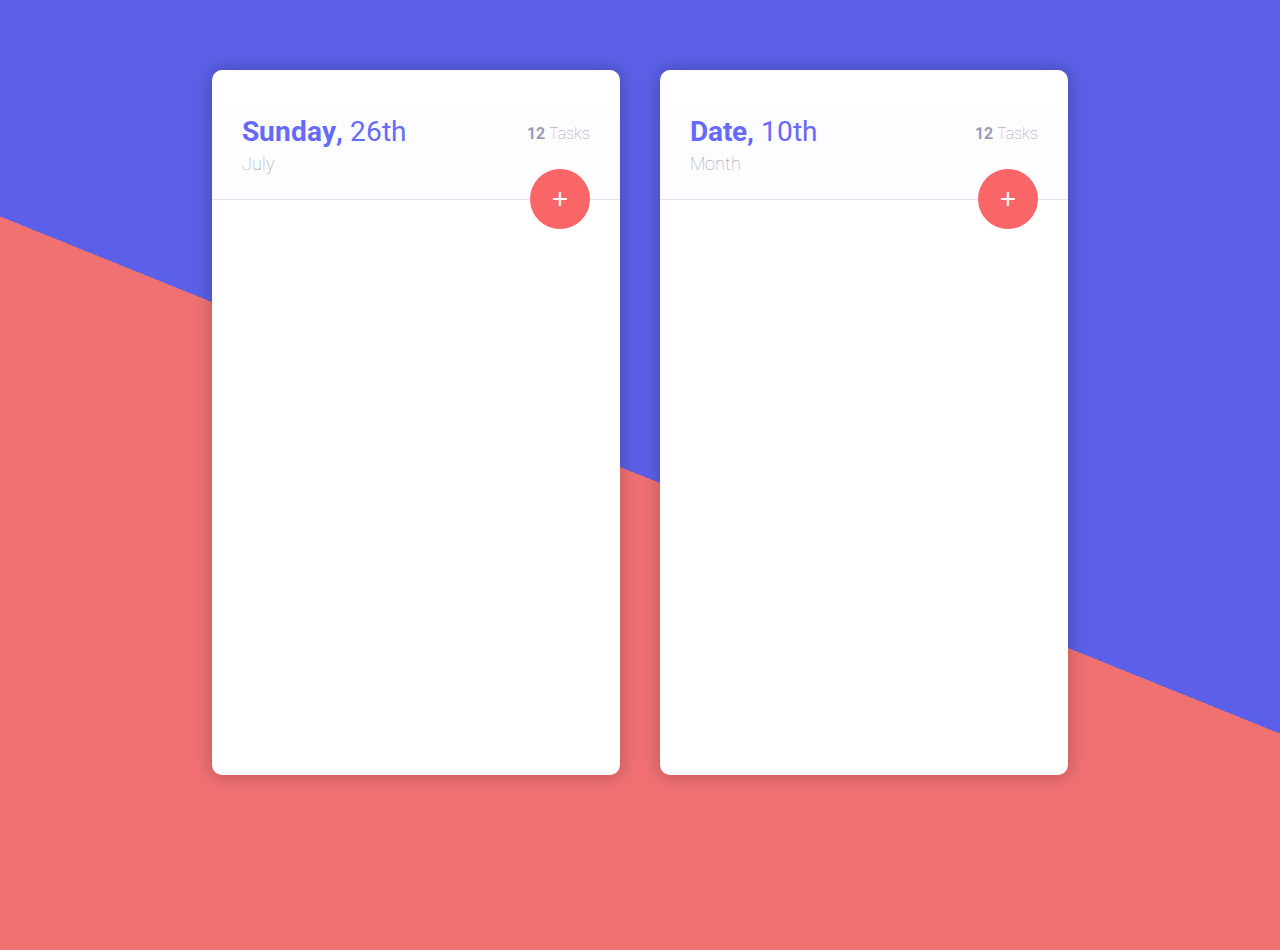
==== index.html @ d4d3a5ad "two cards" ====
<!DOCTYPE html>
<html lang="en">

<head>
    <meta charset="UTF-8">
    <meta http-equiv="X-UA-Compatible" content="IE=edge">
    <meta name="viewport" content="width=device-width, initial-scale=1.0">
    <link href="todo.css" rel="stylesheet">
    <link rel="preconnect" href="https://fonts.gstatic.com">
    <link href="https://fonts.googleapis.com/css2?family=Roboto:wght@300&display=swap" rel="stylesheet">

    <title>Document</title>
</head>

<body>
    <!-- modal window -->
    <div id="myModal" class="modal">

        <div class="modal-content">
            <p>New task</p>
            <div class="field">
                <label for="myInput" class="button">Task name</label>
                <input type="text" id="myInput" class="inner_input button" placeholder="Enter new task here...">
            </div>
            <div class="navigationButtons">
                <button class="button addBtn">Add</button>
                <button class="button cancel">Finish</button>
            </div>
        </div>

    </div>
    <!-- modal window -->

        <!-- modal window card-->
        <div id="ModalCard" class="modal">

            <div class="modal-content">
                <p>New task</p>
                <div class="field">
                    <label for="myInput" class="button">Task name</label>
                    <input type="text" id="InputCard" class="inner_input button" placeholder="Enter new task here...">
                </div>
                <div class="navigationButtons">
                    <button class="button addBtnCard">Add</button>
                    <button class="button cancel-card">Finish</button>
                </div>
            </div>
    
        </div>
        <!-- modal window card-->

    <div class="outer_todo">
        <div class="timer">
        </div>
        <div class="container">
            <div class="inner_todo">
                <div class="header">

                    <div class="inputTodo">
                        <div class="dateBlock">
                            <div class="date">
                            </div>
                            ,&nbsp;
                            <span class="dateDay">10th</span>
                        </div>
                        <span class="dateMo">Month</span>
                        <button class="modalBtn">+</button>
                    </div>
                    <div class="tasksCount">
                        <span id="counter">12</span> Tasks
                    </div>
                </div>
                <ul id="myUL" class="allList">
                </ul>
            </div>


            <div class="inner_todo">
                <div class="header">

                    <div class="inputTodo">
                        <div class="dateBlock">
                            <div class="date">
                            </div>
                            Date,&nbsp;
                            <span class="dateDay">10th</span>
                        </div>
                        <span class="dateMo">Month</span>
                        <button class="modalCardBtn modalBtn">+</button>
                    </div>
                    <div class="tasksCount">
                        <span id="counterCard">12</span> Tasks
                    </div>
                </div>
                <ul id="ULCard" class="allList">
                </ul>
            </div>


        </div>
    </div>
    <script src="model.js"></script>
    <script src="view.js"></script>
    <script src="controller.js"></script>
    <i class="fas fa-times"></i>
</body>

</html>
---- todo.css ----
* {
    box-sizing: border-box;
    margin: 0;
    padding: 0;
}

::-webkit-scrollbar {
    width: 10px;
}

 ::-webkit-scrollbar-track {
    border-radius: 10px;
}

 ::-webkit-scrollbar-thumb {
    background: rgb(212, 212, 212);
    border-radius: 10px;
}

 ::-webkit-scrollbar-thumb:hover {
    background: #4649b4;
}

body {
    background: linear-gradient(22deg, #f17173 50%, #5c60e8 50%);
    font-family: 'Roboto', sans-serif;
    overflow-y: hidden;
}

.navigationButtons {
    display: flex;
    justify-content: flex-end;
    margin: 0 -10px;
}

.field {
    display: flex;
    justify-content: space-between;
    margin: 40px -10px 25px -10px;
}

.modal {
    display: none;
    position: fixed;
    z-index: 5;
    left: 0;
    top: 0;
    width: 100%;
    height: 100%;
    overflow: auto;
    background-color: rgb(0, 0, 0);
    background-color: rgba(0, 0, 0, 0.4);
}

.modal-content {
    position: relative;
    background-color: #fefefe;
    margin: 15% auto;
    padding: 40px;
    width: 35%;
    height: 280px;
    border-radius: 10px;
    box-shadow: 0px 0px 17px 3px rgb(0 0 0 / 19%);
}

.modal-content p {
    font-weight: bold;
    color: #666afb;
    font-size: 28px;
}

.button {
    margin: 0 10px;
}

.cancel {
    color: #9b9cb3;
    cursor: pointer;
    background-color: #fdfdff;
    border-radius: 10px;
    border: 1px solid #9b9cb3;
    width: 95px;
    height: 40px;
    font-size: 18px;
}

ul {
    margin: 0;
    padding: 0;
}

.inner_input {
    width: 50%;
    border: 1px solid #9b9cb3;
    border-radius: 10px;
    padding: 10px;
    outline: none;
}

.addBtn {
    cursor: pointer;
    background-color: #666afb;
    border-radius: 10px;
    border: none;
    width: 80px;
    height: 40px;
    color: white;
    font-weight: lighter;
    font-size: 18px;
}

ul li {
    cursor: pointer;
    display: flex;
    justify-content: space-between;
    align-items: center;
    padding: 25px 40px;
    font-size: 18px;
    position: relative;
}

.close {
    position: absolute;
    right: 0;
    top: 0;
    padding: 12px 16px 12px 16px;
}

.todo {
    text-align: center;
}

.modalBtn {
    cursor: pointer;
    background-color: #fa6667;
    border-radius: 50%;
    border: none;
    width: 60px;
    height: 60px;
    color: white;
    font-size: 28px;
    font-weight: lighter;
    position: absolute;
    bottom: -30px;
    right: 30px;
    z-index: 3;
}

[hidden] {
    display: none;
}

/* ul li button {
    margin-left: 500px;
} */

.tasksCount {
    position: absolute;
    top: 14px;
    right: 30px;
    color: #9b9cb3;
    font-size: 16px;
    font-weight: lighter;
}

.tasksCount span {
    font-weight: bold;
}

ul li.current::before {
    content: '';
    position: absolute;
    background-color: #43a5fd;
    width: 5px;
    top: 0;
    left: 0;
    bottom: 0;
}

ul li:first-child {
    margin-top: 25px;
}

.outer_todo {
    height: 100vh;
}

.container {
    margin-left: 15%;
    margin-right: 15%;
    margin-top: 50px;
    display: flex;
   
    border-radius: 10px;
}

.inner_todo {
    display: flex;
    flex-direction: column;
    background-color: white;
    width: 50%;
    box-shadow: 0px 0px 17px 3px rgba(0, 0, 0, 0.19);
    border-radius: 10px;
    padding: 40px 0 80px 0;
    margin: 20px;
}

.allList {
    overflow-y: scroll;
    height: 55vh;
}


/* .allList::-webkit-scrollbar {
    width: 0;
    height: 0;
} */

.header {
    display: flex;
    flex-direction: column;
    width: 100%;
    border-bottom: 1px solid #e1e3e6;
    border-top-left-radius: 10px;
    border-top-right-radius: 10px;
    background-color: #fdfdff;
    position: relative;
    padding: 0 30px 25px 30px;
}

.title {
    background-color: #af7eeb;
    padding: 15px;
    margin-bottom: 30px;
}

.dateBlock {
    display: flex;
    font-weight: bold;
    color: #666afb;
    font-size: 28px;
    margin: 5px 0;
}

span.dateDay {
    color: #666afb;
    font-size: 28px;
    font-weight: lighter;
}

span.dateMo {
    color: #9b9cb3;
    font-size: 18px;
    font-weight: lighter;
    margin: 20px 0;
}

ul button {
    color: #fa6667;
    border: none;
    transform: rotate( 45deg);
    font-size: 28px;
    background-color: transparent;
    cursor: pointer;
    user-select: none;
}

button[disabled] {
    opacity: 0.5;
}

body:active,
 :hover,
 :focus {
    outline: 0;
    outline-offset: 0;
}

.creationTime {
    color: #9b9cb3;
    font-size: 14px;
}
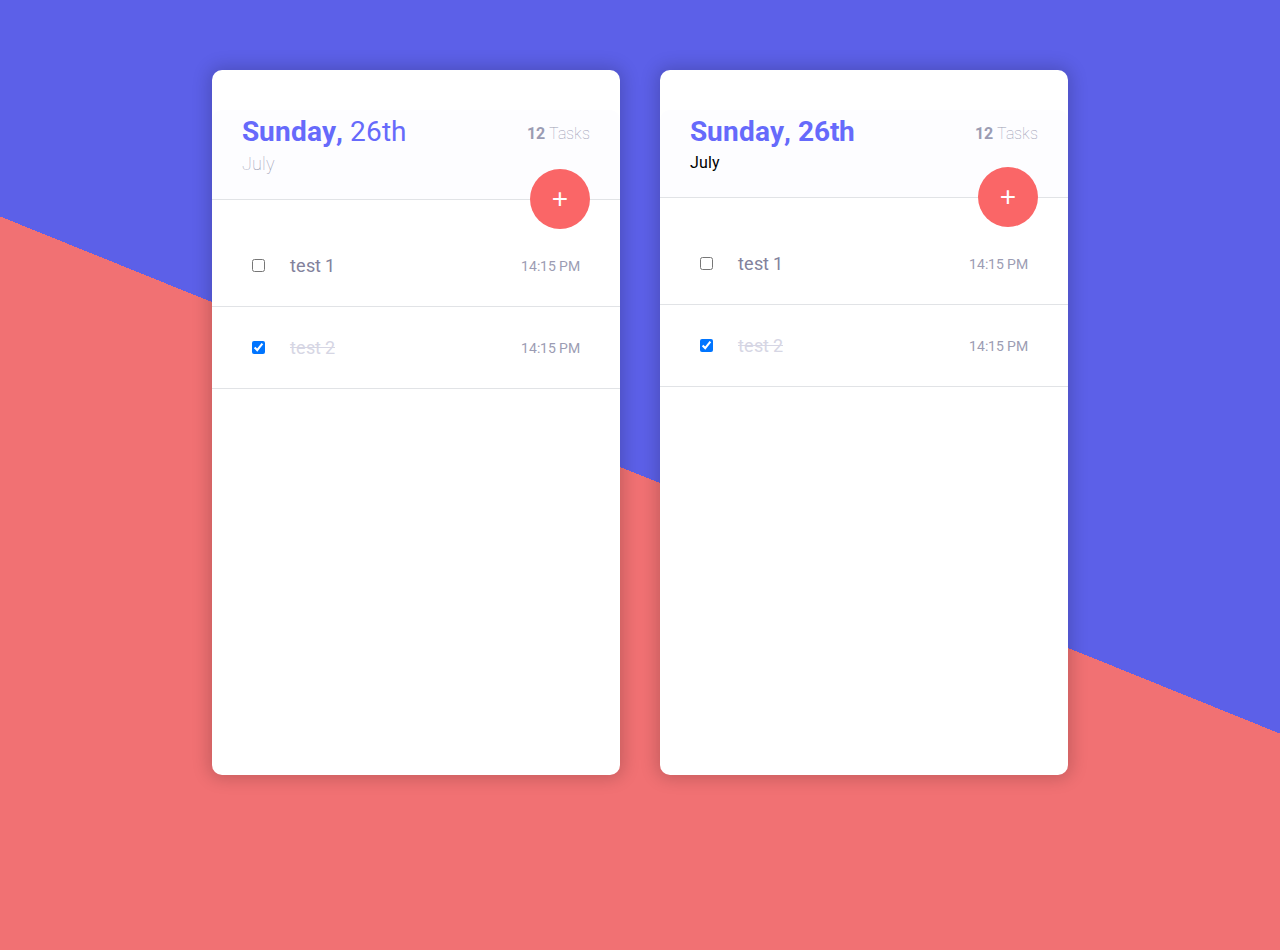
==== commit cde16048: "add storage" ====
--- a/index.html
+++ b/index.html
@@ -80,12 +80,12 @@
 
                     <div class="inputTodo">
                         <div class="dateBlock">
-                            <div class="date">
+                            <div class="dateCard">
                             </div>
-                            Date,&nbsp;
-                            <span class="dateDay">10th</span>
+                            ,&nbsp;
+                            <span class="dateDayCard">10th</span>
                         </div>
-                        <span class="dateMo">Month</span>
+                        <span class="dateMoCard">Month</span>
                         <button class="modalCardBtn modalBtn">+</button>
                     </div>
                     <div class="tasksCount">
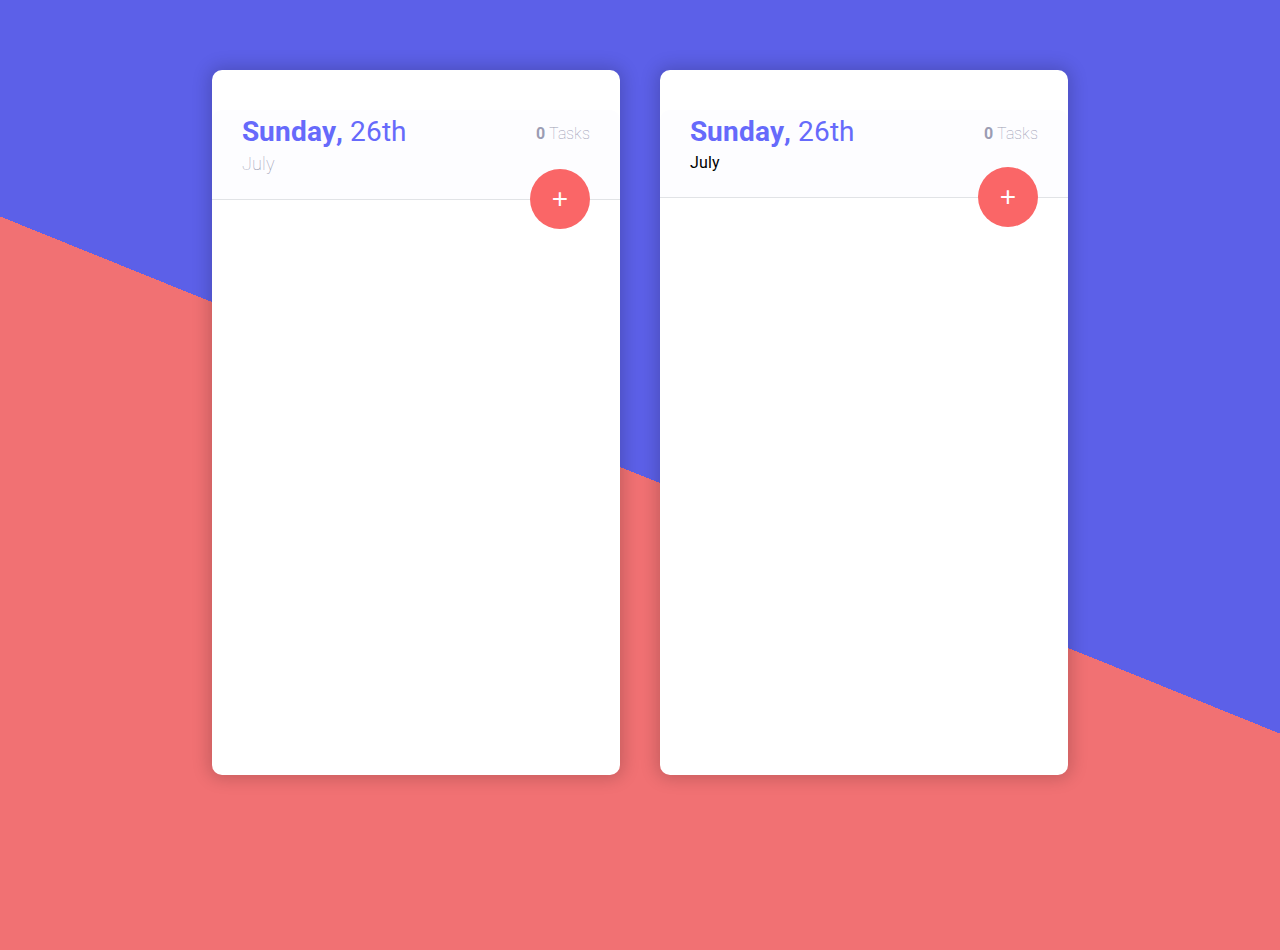
==== commit 5520c775: "add, delete and check" ====
--- a/index.html
+++ b/index.html
@@ -67,7 +67,7 @@
                         <button class="modalBtn">+</button>
                     </div>
                     <div class="tasksCount">
-                        <span id="counter">12</span> Tasks
+                        <span id="counter">0</span> Tasks
                     </div>
                 </div>
                 <ul id="myUL" class="allList">
@@ -89,7 +89,7 @@
                         <button class="modalCardBtn modalBtn">+</button>
                     </div>
                     <div class="tasksCount">
-                        <span id="counterCard">12</span> Tasks
+                        <span id="counterCard">0</span> Tasks
                     </div>
                 </div>
                 <ul id="ULCard" class="allList">
--- a/todo.css
+++ b/todo.css
@@ -36,6 +36,7 @@
 .field {
     display: flex;
     justify-content: space-between;
+    align-items: center;
     margin: 40px -10px 25px -10px;
 }
 
@@ -71,9 +72,21 @@
 
 .button {
     margin: 0 10px;
+    
 }
 
 .cancel {
+    color: #9b9cb3;
+    cursor: pointer;
+    background-color: #fdfdff;
+    border-radius: 10px;
+    border: 1px solid #9b9cb3;
+    width: 95px;
+    height: 40px;
+    font-size: 18px;
+}
+
+.cancel-card {
     color: #9b9cb3;
     cursor: pointer;
     background-color: #fdfdff;
@@ -107,6 +120,20 @@
     color: white;
     font-weight: lighter;
     font-size: 18px;
+   
+}
+
+.addBtnCard {
+    cursor: pointer;
+    background-color: #666afb;
+    border-radius: 10px;
+    border: none;
+    width: 80px;
+    height: 40px;
+    color: white;
+    font-weight: lighter;
+    font-size: 18px;
+    
 }
 
 ul li {
@@ -244,7 +271,11 @@
 
 span.dateDay {
     color: #666afb;
-    font-size: 28px;
+    font-weight: lighter;
+}
+
+span.dateDayCard {
+    color: #666afb;
     font-weight: lighter;
 }
 
@@ -279,4 +310,36 @@
 .creationTime {
     color: #9b9cb3;
     font-size: 14px;
+}
+
+/* media */
+
+
+@media screen and (max-width: 1130px) {
+    /* .dateBlock {
+        font-size: 20px;
+    } */
+    .inner_input {
+        font-size: 10px;
+    }    
+    .container{
+        display: flex;
+        flex-direction: column;
+        align-items: center;
+    }
+    .outer_todo{
+        overflow-y: scroll;
+    }
+    .inner_todo{
+        width: 70%;
+    }
+}
+@media screen and (max-width: 930px) {
+    .dateBlock {
+        font-size: 20px;
+    }
+    .inner_input {
+        font-size: 10px;
+    }    
+
 }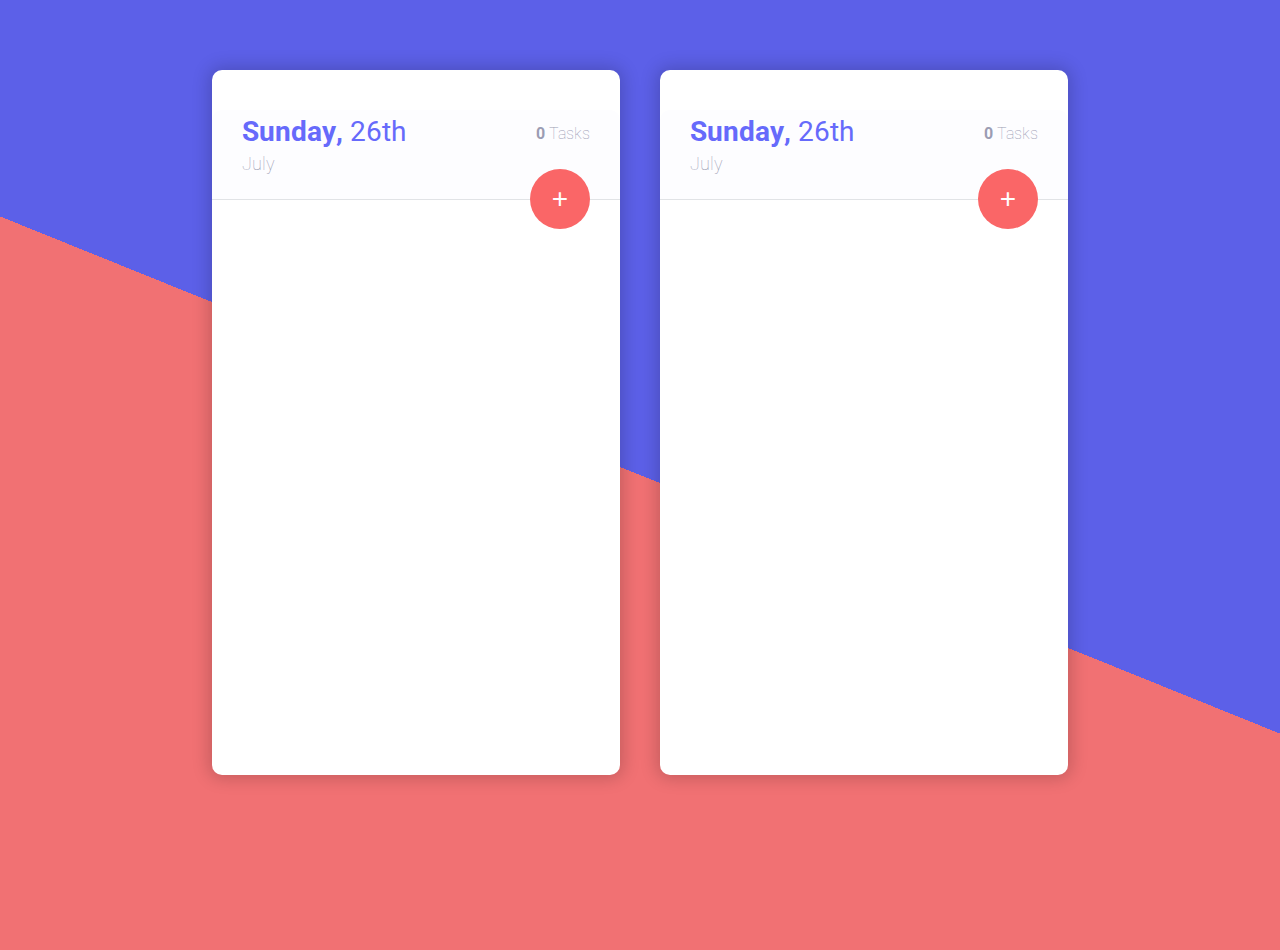
==== commit 93777280: "fix lists" ====
--- a/index.html
+++ b/index.html
@@ -99,9 +99,10 @@
 
         </div>
     </div>
-    <script src="model.js"></script>
-    <script src="view.js"></script>
-    <script src="controller.js"></script>
+    <script src = "model.js"></script>
+    <script src = "view.js"></script>
+    <script src = "controller.js"></script>
+    <script src = "contentLoaded.js"></script>
     <i class="fas fa-times"></i>
 </body>
 
--- a/todo.css
+++ b/todo.css
@@ -173,9 +173,9 @@
     z-index: 3;
 }
 
-[hidden] {
+/* [hidden] {
     display: none;
-}
+} */
 
 /* ul li button {
     margin-left: 500px;
@@ -280,6 +280,13 @@
 }
 
 span.dateMo {
+    color: #9b9cb3;
+    font-size: 18px;
+    font-weight: lighter;
+    margin: 20px 0;
+}
+
+span.dateMoCard {
     color: #9b9cb3;
     font-size: 18px;
     font-weight: lighter;
